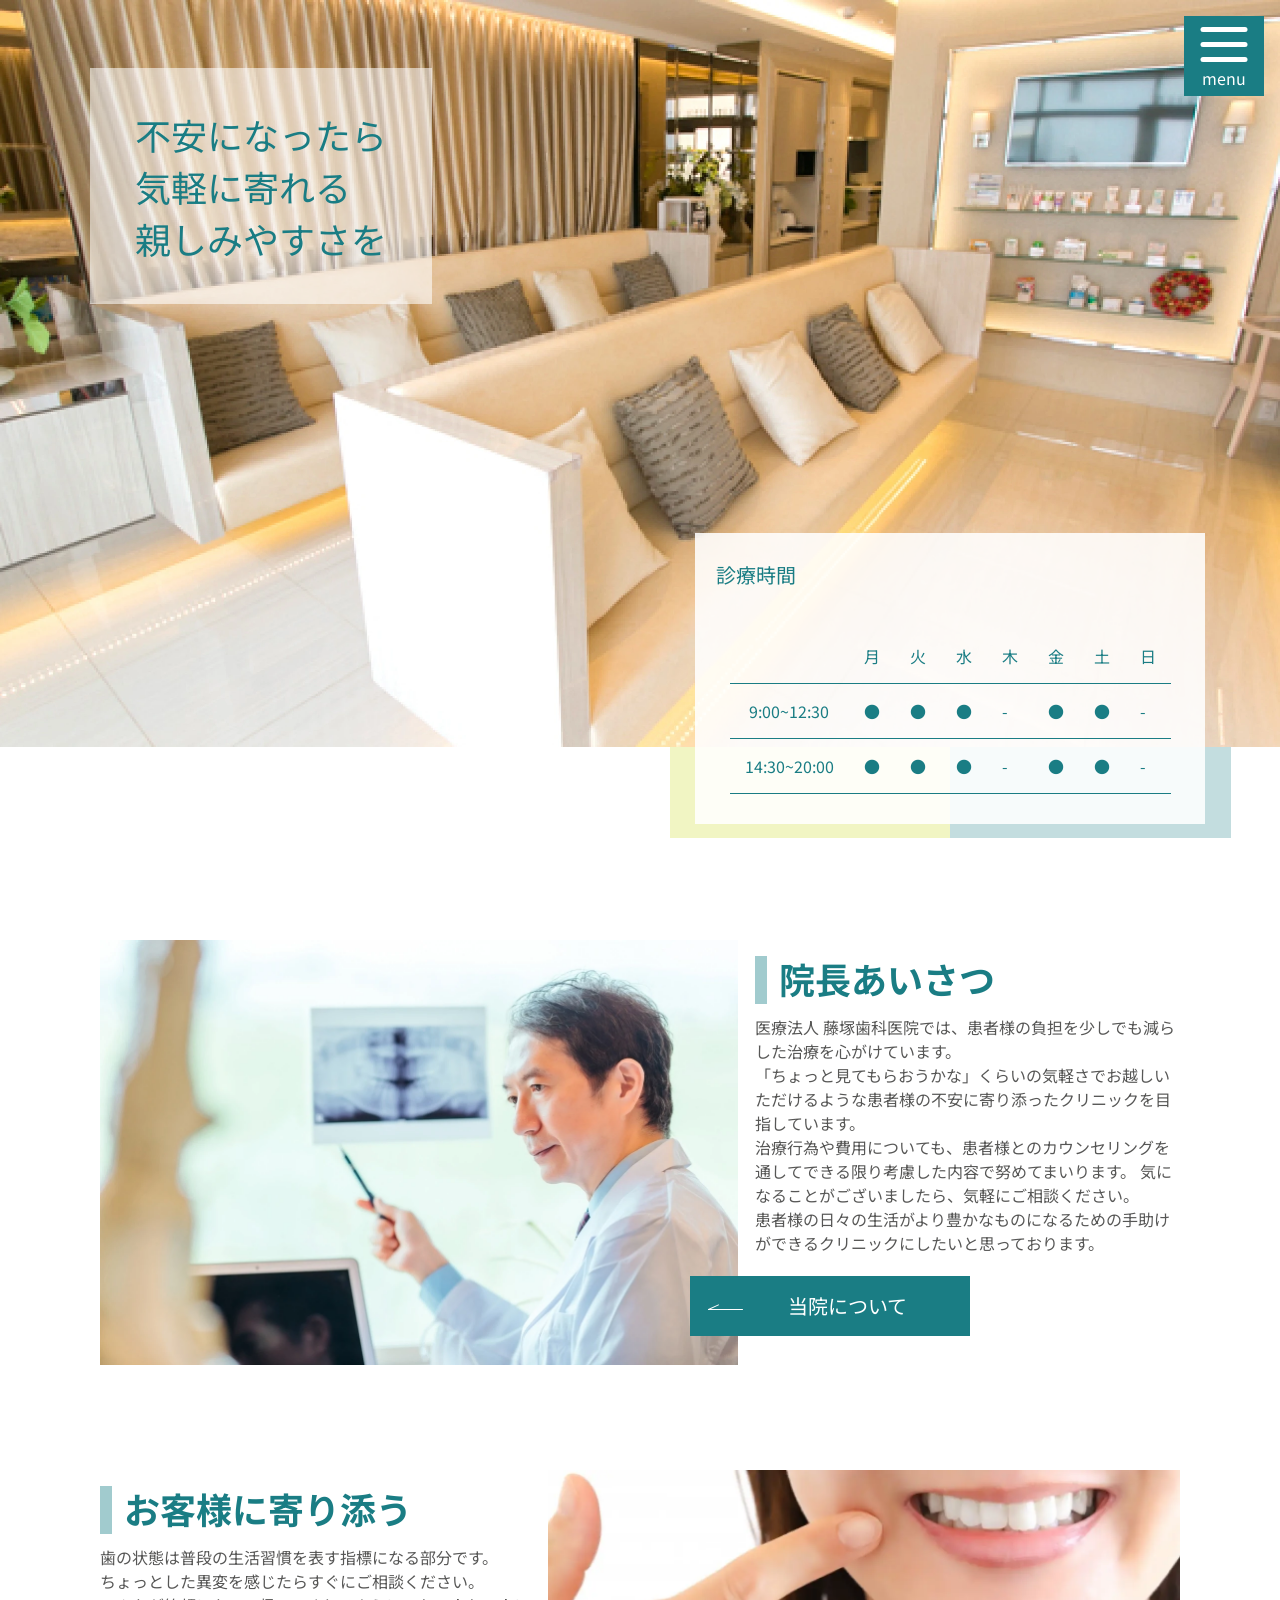
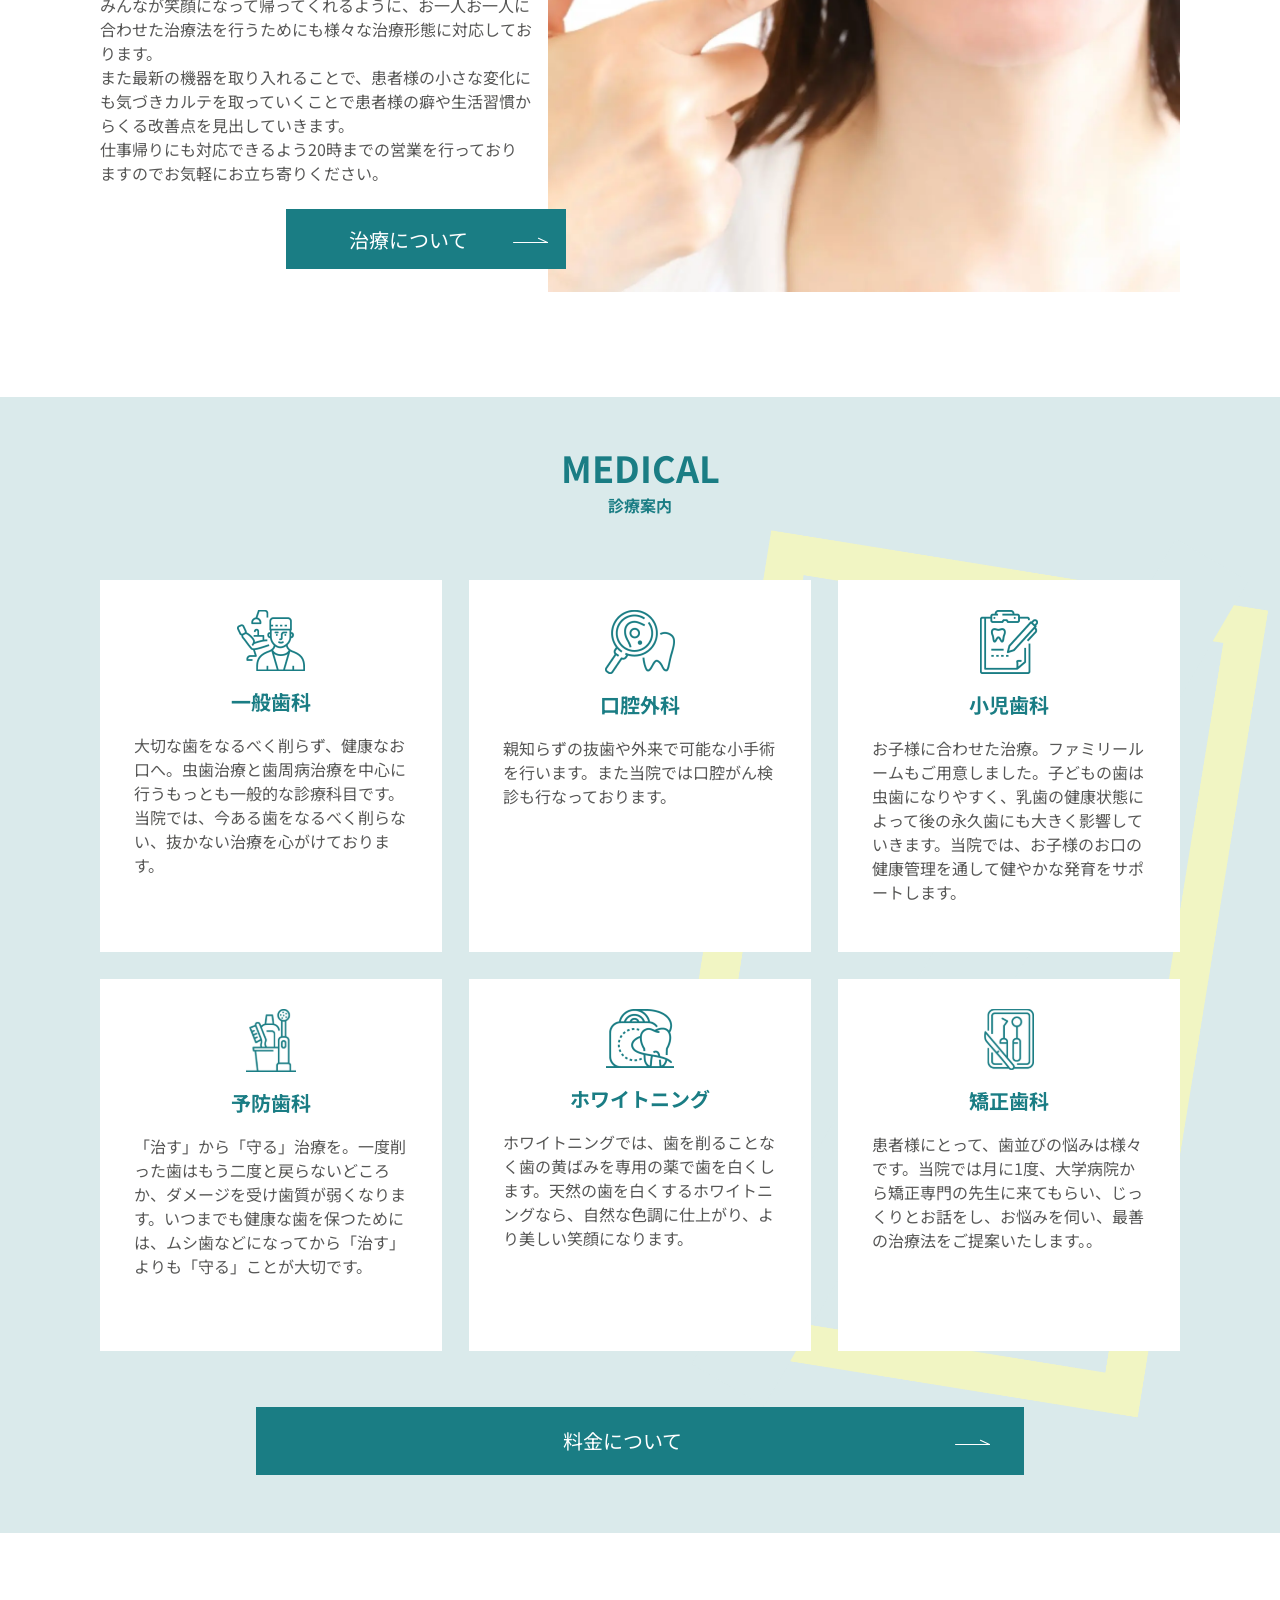
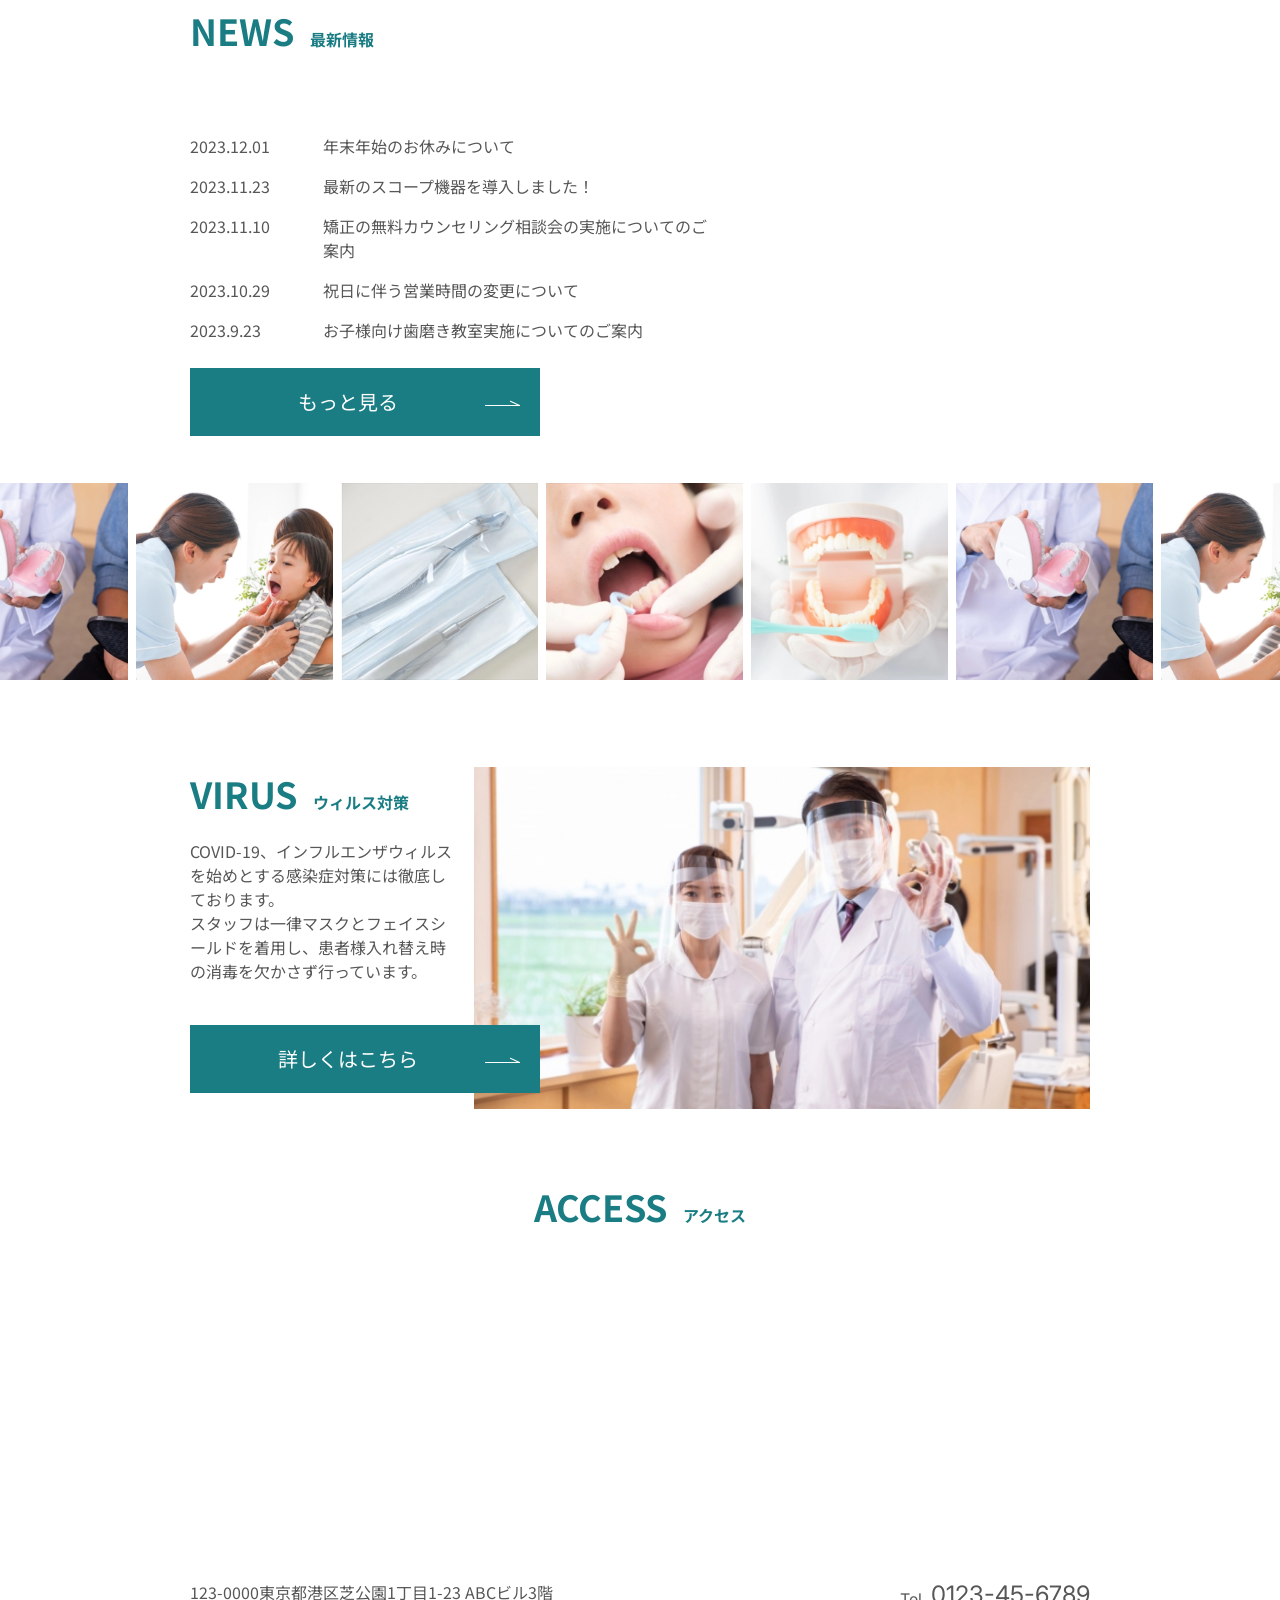
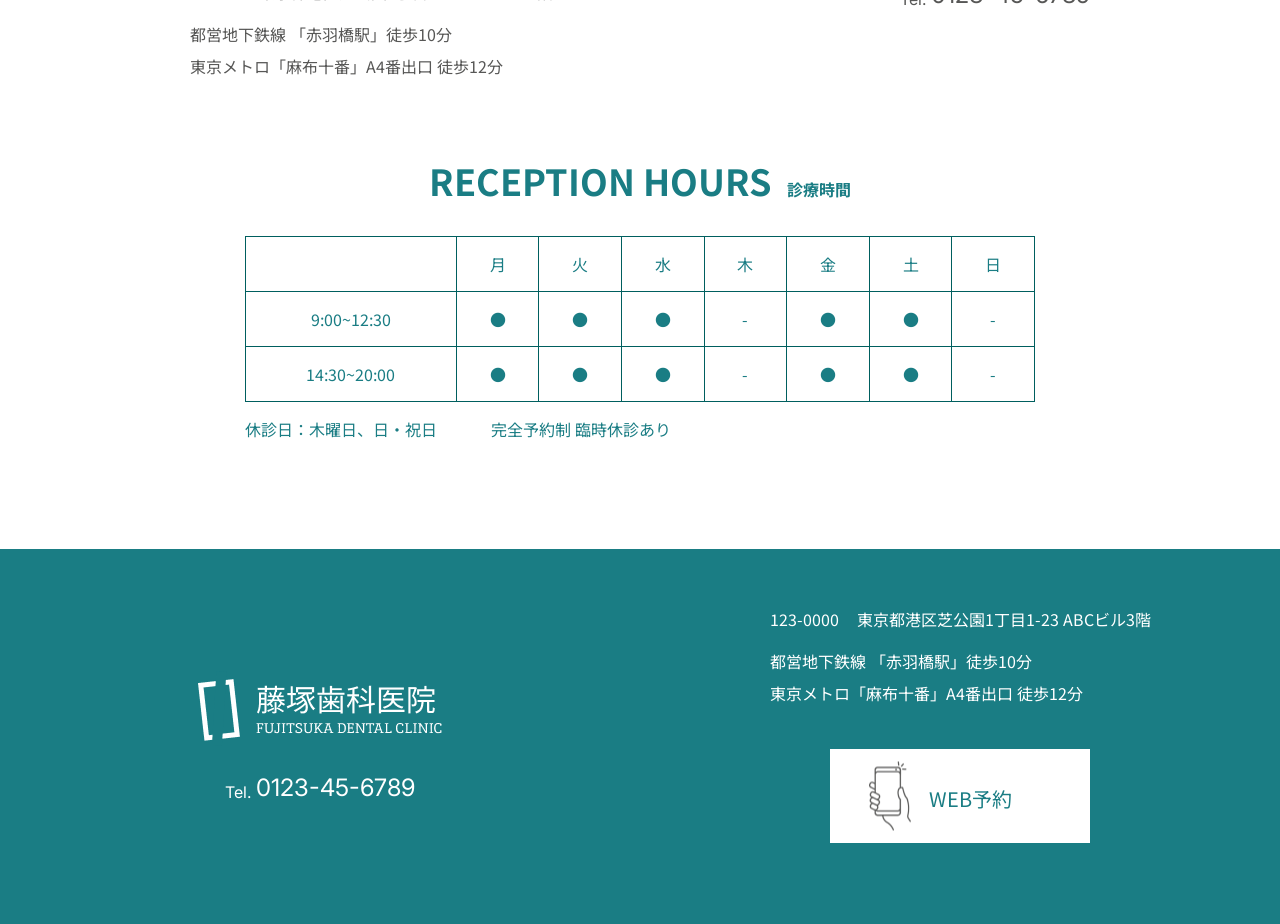
==== ※dental_clinic/index.html @ 14b915c6 "test01" ====
<!DOCTYPE html>
<html lang="en">
<head>
    <meta charset="UTF-8">
    <meta name="viewport" content="width=device-width, initial-scale=1.0">
    <meta
        name="description"
        content="藤塚歯科医院は、親子で通えるやさしい歯医者さん。痛みの少ない治療と丁寧な説明で、初めての方も安心してご来院いただけます。">
    <meta name="keywords" content="藤塚歯科医院, 歯医者, 一般歯科, 小児歯科, 予防歯科, 定期検診, インプラント, ホワイトニング, 採用情報">

    <!-- OGP SNSシェア時に重要なmeta-->
    <meta property="og:title" content="藤塚歯科医院｜東京都港区のやさしい歯医者さん">
    <meta
    property="og:description"
    content="東京都港区の藤塚歯科医院は、一般歯科・小児歯科・予防歯科に対応。痛みの少ない治療と丁寧な説明で、地域の皆さまに安心を届けます。">
    <meta property="og:image" content="">
    <meta property="og:url" content="https://aiko-lab.com/fujitsuka-dental">
    <meta property="og:type" content="website">
    <meta property="og:site_name" content="藤塚歯科医院">

    <link rel="stylesheet" href="css/ress.css">
    <link rel="stylesheet" href="css/slick.css">
    <link rel="stylesheet" href="css/slick-theme.css">
    <link rel="stylesheet" href="css/style.css">

    <!-- googleフォント -->
    <!-- パフォーマンス最適化 -->
    <link rel="preconnect" href="https://fonts.googleapis.com">
    <link rel="preconnect" href="https://fonts.gstatic.com" crossorigin>
    <!-- フォント読み込み(Noto+Sans+JP/Inter/Inria+Serif) -->
<link href="https://fonts.googleapis.com/css2?family=Inria+Serif:ital,wght@0,300;0,400;0,700;1,300;1,400;1,700&family=Inter:ital,opsz,wght@0,14..32,100..900;1,14..32,100..900&family=Noto+Sans+JP:wght@100..900&display=swap" rel="stylesheet">
    <!-- js -->
    <script defer src="https://code.jquery.com/jquery-3.7.1.min.js"></script>
    <script defer src="js/jquery.inview.min.js"></script>
    <script defer src="js/slick.min.js"></script>
    <script defer src="js/index.js"></script>



    <title>藤塚歯科医院</title>
</head>
<body>
<header class="header">
    <section class="header__wrapper">
        <!-- 左部分（メイン） -->
        <section class="header__left">
            <h1 class="heading__h1">
                <a href="#"><picture>
                <source media="(min-width: 768px)" srcset="img/rogo.png">
                <img src="img/rogo-sp.png"alt="藤塚歯科医院ロゴ">
                </picture></a>

            </h1>
            <p id="sharedText" class="nav__overlay">
                <span>不安になったら</span>
                <span>気軽に寄れる</span>
                <span>親しみやすさを</span>
            </p>
            <div class="button">
                <div class="button-wrapper button--reserve">
                    <a href="#" class="button--reserve__text" data-icon="reserve">WEB予約</a>
                </div>
                <div class="button-wrapper button--tel">
                    <a href="tel:0123456789" class="button--tel__text">
                        <span class="button--label">お電話の予約はこちら</span>
                        <span class="button--tel__number">
                            <span class="button--tel-prefix">Tel.</span>
                            <span class="button--number">0123-45-6789</span>
                        </span>
                    </a>
                </div>
            </div>
        </section>
        <!-- 右部分(nav) -->
        <div class="header__right">
            <nav class="nav__contents">
                <ul class="nav__list">
                    <li class="nav__item"><a href="#">
                        <span class="nav__label--en">HOME</span>
                        <span class="nav__label--jp">ホーム</span>
                    </a></li>
                    <li class="nav__item"><a href="#doctor">
                        <span class="nav__label--en">DOCTOR</span>
                        <span class="nav__label--jp">医師紹介</span>
                    </a></li>
                    <li class="nav__item"><a href="#clinic">
                        <span class="nav__label--en">CLINIC</span>
                        <span class="nav__label--jp">当院について</span>
                    </a></li>
                    <li class="nav__item"><a href="#medical">
                        <span class="nav__label--en">MEDICAL</span>
                        <span class="nav__label--jp">診療案内</span>
                    </a></li>
                    <li class="nav__item"><a href="#access">
                        <span class="nav__label--en">ACCESS</span>
                        <span class="nav__label--jp">アクセス</span>
                    </a></li>
                </ul>
            </nav>
        </div>
    </section>    
    <!-- ハンバーガーメニューアイコン -->
    <div class="hamburger">
        <span></span>
        <p class="hamburger__text">menu</p>
    </div>
</header>

<main>
    <!-- mv -->
    <div id="mv" class="mv">

        <!-- mv -->
        <div class="overlay__img">
            <!-- mv-slider -->
            <div class="mv__slider">
                <div class="mv-img">
                    <picture>
                    <source media="(min-width: 768px)" srcset="img/kv-slider01.webp">
                    <img src="img/sp/kv-slider01sp.webp" alt="藤塚歯科医院の施術風景1">
                    </picture>
                </div>
                <div class="mv-img">
                    <picture>
                    <source media="(min-width: 768px)" srcset="img/kv-slider02.webp">
                    <img src="img/sp/kv-slider02sp.webp" alt="藤塚歯科医院の施術風景2">
                    </picture>
                </div>
                <div class="mv-img">
                    <picture>
                    <source media="(min-width: 768px)" srcset="img/kv-slider03.webp">
                    <img src="img/sp/kv-slider03sp.webp" alt="藤塚歯科医院の施術風景3">
                    </picture>
                </div>
            </div> 
            <!-- キャッチコピー (jsにてコピー)　-->
            <p id="copiedText" class="mv__overlay mv__catch">
            </p>

            <!-- 診療時間table-->
        </div>
        <div class="mv__overlay mv__hours">
            <div id="hours-original" class="hours__table-wrapper">
                <div class="hours__table-label">診療時間</div>
                <table class="hours__table hours__table--bordered">
                    <thead class="hours__table-head">
                        <tr class="hours__table-row">
                            <th class="hours__table-header"></th>
                            <th class="hours__table-header">月</th>
                            <th class="hours__table-header">火</th>
                            <th class="hours__table-header">水</th>
                            <th class="hours__table-header">木</th>
                            <th class="hours__table-header">金</th>
                            <th class="hours__table-header">土</th>
                            <th class="hours__table-header">日</th>
                        </tr>
                    </thead>
                    <tbody>
                        <tr class="hours__table-row">
                            <th class="hours__table-header">9:00<br class="break">~12:30</th>
                            <td class="hours__table-cell">●</td>
                            <td class="hours__table-cell">●</td>
                            <td class="hours__table-cell">●</td>
                            <td class="hours__table-cell">-</td>
                            <td class="hours__table-cell">●</td>
                            <td class="hours__table-cell">●</td>
                            <td class="hours__table-cell">-</td>
                        </tr>
                        <tr class="hours__table-row">
                            <th class="hours__table-header">14:30<br class="break">~20:00</th>
                            <td class="hours__table-cell">●</td>
                            <td class="hours__table-cell">●</td>
                            <td class="hours__table-cell">●</td>
                            <td class="hours__table-cell">-</td>
                            <td class="hours__table-cell">●</td>
                            <td class="hours__table-cell">●</td>
                            <td class="hours__table-cell">-</td>
                        </tr>
                    </tbody>
                </table>
            </div>
        </div>

        

    </div>

    <!-- doctor section -->
    <section id="doctor" class="doctor wrapper wrapper1080 js-fadeup">
        <div class="doctor__text-area">
            <h2 class="header__h2 doctor__header">院長あいさつ</h2>
            <p class="doctor__text">医療法人 藤塚歯科医院では、患者様の負担を少しでも減らした治療を心がけています。<br>
            「ちょっと見てもらおうかな」くらいの気軽さでお越しいただけるような患者様の不安に寄り添ったクリニックを目指しています。<br>
            治療行為や費用についても、患者様とのカウンセリングを通してできる限り考慮した内容で努めてまいります。
            気になることがございましたら、気軽にご相談ください。<br>
            患者様の日々の生活がより豊かなものになるための手助けができるクリニックにしたいと思っております。</p>

    <!-- doctorリンクボタン -->
        <a href="#" class="btn-doctor">
            <span class="arrow arrow-doctor"></span>
            <span class="btn-doctor__text btn-text">当院について</span>
        </a>

        </div>
        <div class="doctor__img-area">    
            <div class="doctor__img">
                <img src="img/greeting.webp" alt="医師の診察風景">
            </div>
        </div>


    </section>

    <!-- clinic section -->
    <section id="clinic" class="clinic wrapper wrapper1080 js-fadeup">
        <div class="clinic__text-area">
            <h2 class="header__h2 clinic__header">お客様に寄り添う</h2>
            <p class="clinic__text">歯の状態は普段の生活習慣を表す指標になる部分です。<br>ちょっとした異変を感じたらすぐにご相談ください。<br>
            みんなが笑顔になって帰ってくれるように、お一人お一人に合わせた治療法を行うためにも様々な治療形態に対応しております。<br>また最新の機器を取り入れることで、患者様の小さな変化にも気づきカルテを取っていくことで患者様の癖や生活習慣からくる改善点を見出していきます。<br>仕事帰りにも対応できるよう20時までの営業を行っておりますのでお気軽にお立ち寄りください。</p>
    <!-- clinicリンクボタン -->
        <a href="#" class="btn-clinic">
            
            <span class="btn-clinic__text btn-text">治療について</span>
            <span class="arrow arrow-clinic"></span>
        </a>

        </div>
        <div class="clinic__img-area">    
            <div class="clinic__img">
                <img src="img/cuddle.webp" alt="歯を見せている女性">
            </div>
        </div>

    </section>

    <!-- medical section -->
    <section id="medical" class="medical wrapper js-fadeup">
        <div class="medical__h2-area">
            <div class="medical__h2-inner">
                <h2 class="header__h2 medical__header">MEDICAL
                    <span class="header--jp">診療案内</span>
                </h2>
            </div>
        </div>
        <div class="medical-grid">
            <ul class="medical-grid__list">
                <li class="medical-grid__item">
                    <div class="medical-grid__img">
                        <h3 class="header__h3">一般歯科</h3>
                        <div class="medical__img">
                            <img src="img/general-dentistry.png" alt="歯科イラスト1">
                        </div>
                    </div>
                    <div class="medical-grid__text">大切な歯をなるべく削らず、健康なお口へ。虫歯治療と歯周病治療を中心に行うもっとも一般的な診療科目です。<br>当院では、今ある歯をなるべく削らない、抜かない治療を心がけております。</div>
                </li>                
                <li class="medical-grid__item">
                    <div class="medical-grid__img">
                        <h3 class="header__h3">口腔外科</h3>
                        <div class="medical__img">
                            <img src="img/oral-surgery .png" alt="歯科イラスト2">
                        </div>
                    </div>
                    <div class="medical-grid__text">親知らずの抜歯や外来で可能な小手術を行います。また当院では口腔がん検診も行なっております。</div>
                </li>                
                <li class="medical-grid__item">
                    <div class="medical-grid__img">
                        <h3 class="header__h3">小児歯科</h3>
                        <div class="medical__img">
                            <img src="img/pediatric-dentistry.png" alt="歯科イラスト3">
                        </div>
                    </div>
                    <div class="medical-grid__text">お子様に合わせた治療。ファミリールームもご用意しました。子どもの歯は虫歯になりやすく、乳歯の健康状態によって後の永久歯にも大きく影響していきます。当院では、お子様のお口の健康管理を通して健やかな発育をサポートします。
</div>
                </li>                
                <li class="medical-grid__item">
                    <div class="medical-grid__img">
                        <h3 class="header__h3">予防歯科</h3>
                        <div class="medical__img">
                            <img src="img/preventive-dentistry.png" alt="歯科イラスト4">
                        </div>
                    </div>
                    <div class="medical-grid__text">「治す」から「守る」治療を。一度削った歯はもう二度と戻らないどころか、ダメージを受け歯質が弱くなります。いつまでも健康な歯を保つためには、ムシ歯などになってから「治す」よりも「守る」ことが大切です。</div>
                </li>                
                <li class="medical-grid__item">
                    <div class="medical-grid__img">
                        <h3 class="header__h3"><span class="break-word">ホワイト</span><span class="break-word">ニング</span></h3>

                        <div class="medical__img">
                            <img src="img/whitening.png" alt="歯科イラスト5">
                        </div>
                    </div>
                    <div class="medical-grid__text">ホワイトニングでは、歯を削ることなく歯の黄ばみを専用の薬で歯を白くします。天然の歯を白くするホワイトニングなら、自然な色調に仕上がり、より美しい笑顔になります。</div>
                </li>                
                <li class="medical-grid__item">
                    <div class="medical-grid__img">
                        <h3 class="header__h3">矯正歯科</h3>
                        <div class="medical__img">
                            <img src="img/orthodontics.png" alt="歯科イラスト6">
                        </div>
                    </div>
                    <div class="medical-grid__text">患者様にとって、歯並びの悩みは様々です。当院では月に1度、大学病院から矯正専門の先生に来てもらい、じっくりとお話をし、お悩みを伺い、最善の治療法をご提案いたします。。</div>
                </li>                

            </ul>
        </div>

    <!-- medicalリンクボタン -->
        <div class="medical__btn-area">
            <a href="#" class="btn-medical">
                <span class="btn-medical__text btn-text">料金について</span>
                <span class="arrow arrow-medical"></span>
            </a>
        </div>
    </section>

    <!-- news section -->
    <section id="news" class="news__section js-fadeup">
        <div class="news wrapper wrapper900">
            <div class="news__h2-inner">
                <h2 class="header__h2 news-header">NEWS
                <span class="header--jp">最新情報</span>
                </h2>
            </div>
            <div class="news__right">
                <ul class="news-list">
                    <li class="news-item">
                        <a class="news__link" href="#">
                            <time datetime="2023-12-01" class="news-date">2023.12.01</time> 
                            <p class="news__text">年末年始のお休みについて</p>
                        </a>
                    </li>
                    <li class="news-item">
                        <a class="news__link" href="#">
                            <time datetime="2023-11-23" class="news-date">2023.11.23</time> 
                            <p class="news__text">最新のスコープ機器を導入しました！</p>
                        </a>
                    </li>
                    <li class="news-item">
                        <a class="news__link" href="#">
                            <time datetime="2023-11-10" class="news-date">2023.11.10</time> 
                            <p class="news__text">矯正の無料カウンセリング相談会の実施についてのご案内</p>
                        </a>
                    </li>
                    <li class="news-item">
                        <a class="news__link" href="#">
                            <time datetime="2023-10-29" class="news-date">2023.10.29</time> 
                            <p class="news__text">祝日に伴う営業時間の変更について</p>
                        </a>
                    </li>
                    <li class="news-item">
                        <a class="news__link" href="#">
                            <time datetime="2023-09-23" class="news-date">2023.9.23</time> 
                            <p class="news__text">お子様向け歯磨き教室実施についてのご案内</p>
                        </a>
                    </li>
                </ul>
            </div>

            <!-- newsリンクボタン -->
            <a href="#" class="btn-news">
                <span class="btn-news__text btn-text">もっと見る</span>
                <span class="arrow arrow-news"></span>
            </a>

        </div>    
        <div class="slider__contents">
            <ul class="news__slider">
                <li>
                    <div class="slider__img">
                        <img src="img/slider01.webp" alt="ニュース画像">
                    </div>
                </li>
                <li>
                    <div class="slider__img">
                        <img src="img/slider02.webp" alt="ニュース画像">
                    </div>
                </li>
                <li>
                    <div class="slider__img">
                        <img src="img/slider03.webp" alt="ニュース画像">
                    </div>
                </li>
                <li>
                    <div class="slider__img">
                        <img src="img/slider04.webp" alt="ニュース画像">
                    </div>
                </li>
                <li>
                    <div class="slider__img">
                        <img src="img/slider05.webp" alt="ニュース画像">
                    </div>
                </li>
                <li>
                    <div class="slider__img">
                        <img src="img/slider01.webp" alt="ニュース画像">
                    </div>
                </li>
                <li>
                    <div class="slider__img">
                        <img src="img/slider02.webp" alt="ニュース画像">
                    </div>
                </li>
                <li>
                    <div class="slider__img">
                        <img src="img/slider03.webp" alt="ニュース画像">
                    </div>
                </li>
                <li>
                    <div class="slider__img">
                        <img src="img/slider04.webp" alt="ニュース画像">
                    </div>
                </li>
                <li>
                    <div class="slider__img">
                        <img src="img/slider05.webp" alt="ニュース画像">
                    </div>
                </li>

            </ul>
        </div>

    </section>

    <!-- virus section -->
    <section id="virus" class="virus wrapper wrapper900 js-fadeup">
        <div class="virus__left">
            <div class="virus__h2-inner">
                <h2 class="header__h2 virus-header">VIRUS
                <span class="header--jp">ウィルス対策</span>
                </h2>
            </div>
            <p class="virus__text">
                COVID-19、インフルエンザウィルスを始めとする感染症対策には徹底しております。<br>スタッフは一律マスクとフェイスシールドを着用し、患者様入れ替え時の消毒を欠かさず行っています。
            </p>
            <!-- virusリンクボタン -->
            <a href="#" class="btn-virus">
                <span class="btn-virus__text btn-text">詳しくはこちら</span>
                <span class="arrow arrow-virus"></span>
            </a>

        </div>
        <div class="virus__right">
            <div class="virus__img">
                <img src="img/virus.webp" alt="ウイルス対策画像">
            </div>
        </div>
    </section>

    <!-- access section -->
    <section id="access" class="access wrapper wrapper900 js-fadeup">
        <div class="access__h2-inner">
            <h2 class="header__h2 access-header">ACCESS
            <span class="header--jp">アクセス</span>
            </h2>
        </div>
        <div class="map">
            <iframe src="https://www.google.com/maps/embed?pb=!1m18!1m12!1m3!1d3241.6892134192117!2d139.752061!3d35.660028!2m3!1f0!2f0!3f0!3m2!1i1024!2i768!4f13.1!3m3!1m2!1s0x60188bbf8411b53d%3A0x67f6cec1e144299a!2z44CSMTA1LTAwMTEg5p2x5Lqs6YO95riv5Yy66Iqd5YWs5ZyS77yR5LiB55uu77yR4oiS77yR!5e0!3m2!1sja!2sjp!4v1759925955242!5m2!1sja!2sjp" style="border:0;" allowfullscreen="" loading="lazy" referrerpolicy="no-referrer-when-downgrade" class="map__img"></iframe>
        </div>
        <div class="acccess__list">
            <div class="access__item">
                <div class="access__address">
                    <p class="access__address--post">123-0000</p>
                    <p class="access__address--p">東京都港区芝公園1丁目1-23 ABCビル3階</p>
                </div>
                <div class="access__train">
                    <p class="access__train--top">都営地下鉄線 「赤羽橋駅」徒歩10分</p>
                    <p>東京メトロ「麻布十番」A4番出口 徒歩12分</p>
                </div>
            </div>
            <div class="map-button button-wrapper button--tel">
                <a href="tel:0123456789" class="button--tel__text">
                    <span class="button--tel__number">
                        <span class="button--tel-prefix">Tel.</span>
                        <span class="button--number">0123-45-6789</span>
                    </span>
                </a>
            </div>
        </div>
    </section>

    <!-- reception section -->
    <section id="reception" class="reception wrapper js-fadeup">
        <div class="reception__h2-inner">
            <h2 class="header__h2 reception-header">RECEPTION HOURS
            <span class="header--jp">診療時間</span>
            </h2>
        </div>
            <!-- 診療時間テーブル -->
        <div id="hours-in-visual"></div>
        <div class="reception__footer">
            <p class="reception__closed">休診日：木曜日、日・祝日</p>
            <p class="reception__reserve">完全予約制  臨時休診あり</p>
        </div>




    </section>

</main>
<footer class="footer">
    <section class="footer__wrapper">
        <section class="footer__left">
            <h1 class="heading__h1 footer__h1">
                <a href="#">
                    <img src="img/rogo.png"alt="藤塚歯科医院ロゴ">
                </a>
            </h1>
            <div class="footer-button button--tel">
                <a href="tel:0123456789" class="footer-button__text">
                    <span class="button--tel__number">
                        <span class="button--tel-prefix">Tel.</span>
                        <span class="button--number">0123-45-6789</span>
                    </span>
                </a>
            </div>
        </section>
        <div class="footer__right">
                <div class="access__item">
                    <div class="access__address">
                        <p class="access__address--post">123-0000</p>
                        <p class="access__address--p">東京都港区芝公園1丁目1-23 ABCビル3階</p>
                    </div>
                    <div class="access__train">
                        <p class="access__train--top">都営地下鉄線 「赤羽橋駅」徒歩10分</p>
                        <p>東京メトロ「麻布十番」A4番出口 徒歩12分</p>
                    </div>
                </div>
                <div class="button-wrapper button--reserve">
                    <a href="#" class="button--reserve__text" data-icon="reserve">WEB予約</a>
                </div>

        </div>
    </section>


</footer>
<!-- topへ戻るボタン -->
<div id="pageTop">
    <a href="#" class="back-to-top" aria-label="ページトップへ戻る">
        <span class="arrow-top" aria-hidden="true"></span>
    </a>
</div>


</body>
</html>
---- ※dental_clinic/css/ress.css ----
/* resset.dev • v5.0.2 */

/* # =================================================================
   # Global selectors
   # ================================================================= */

html {
  box-sizing: border-box;
  -webkit-text-size-adjust: 100%; /* Prevent adjustments of font size after orientation changes in iOS */
  word-break: normal;
  -moz-tab-size: 4;
  tab-size: 4;
}

*,
::before,
::after {
  background-repeat: no-repeat; /* Set `background-repeat: no-repeat` to all elements and pseudo elements */
  /* box-sizing: inherit; */
}

::before,
::after {
  text-decoration: inherit; /* Inherit text-decoration and vertical align to ::before and ::after pseudo elements */
  vertical-align: inherit;
}

* {
  padding: 0; /* Reset `padding` and `margin` of all elements */
  margin: 0;
}

/* # =================================================================
   # General elements
   # ================================================================= */

hr {
  overflow: visible; /* Show the overflow in Edge and IE */
  height: 0; /* Add the correct box sizing in Firefox */
  color: inherit; /* Correct border color in Firefox. */
}

details,
main {
  display: block; /* Render the `main` element consistently in IE. */
}

summary {
  display: list-item; /* Add the correct display in all browsers */
}

small {
  font-size: 80%; /* Set font-size to 80% in `small` elements */
}

[hidden] {
  display: none; /* Add the correct display in IE */
}

abbr[title] {
  border-bottom: none; /* Remove the bottom border in Chrome 57 */
  /* Add the correct text decoration in Chrome, Edge, IE, Opera, and Safari */
  text-decoration: underline;
  text-decoration: underline dotted;
}

a {
  background-color: transparent; /* Remove the gray background on active links in IE 10 */
}

a:active,
a:hover {
  outline-width: 0; /* Remove the outline when hovering in all browsers */
}

code,
kbd,
pre,
samp {
  font-family: monospace, monospace; /* Specify the font family of code elements */
}

pre {
  font-size: 1em; /* Correct the odd `em` font sizing in all browsers */
}

b,
strong {
  font-weight: bolder; /* Add the correct font weight in Chrome, Edge, and Safari */
}

/* https://gist.github.com/unruthless/413930 */
sub,
sup {
  font-size: 75%;
  line-height: 0;
  position: relative;
  vertical-align: baseline;
}

sub {
  bottom: -0.25em;
}

sup {
  top: -0.5em;
}

table {
  border-color: inherit; /* Correct border color in all Chrome, Edge, and Safari. */
  text-indent: 0; /* Remove text indentation in Chrome, Edge, and Safari */
}

iframe {
  border-style: none;
}

/* # =================================================================
   # Forms
   # ================================================================= */

input {
  border-radius: 0;
}

[type='number']::-webkit-inner-spin-button,
[type='number']::-webkit-outer-spin-button {
  height: auto; /* Correct the cursor style of increment and decrement buttons in Chrome */
}

[type='search'] {
  -webkit-appearance: textfield; /* Correct the odd appearance in Chrome and Safari */
  outline-offset: -2px; /* Correct the outline style in Safari */
}

[type='search']::-webkit-search-decoration {
  -webkit-appearance: none; /* Remove the inner padding in Chrome and Safari on macOS */
}

textarea {
  overflow: auto; /* Internet Explorer 11+ */
  resize: vertical; /* Specify textarea resizability */
}

button,
input,
optgroup,
select,
textarea {
  font: inherit; /* Specify font inheritance of form elements */
}

optgroup {
  font-weight: bold; /* Restore the font weight unset by the previous rule */
}

button {
  overflow: visible; /* Address `overflow` set to `hidden` in IE 8/9/10/11 */
}

button,
select {
  text-transform: none; /* Firefox 40+, Internet Explorer 11- */
}

/* Apply cursor pointer to button elements */
button,
[type='button'],
[type='reset'],
[type='submit'],
[role='button'] {
  cursor: pointer;
}

/* Remove inner padding and border in Firefox 4+ */
button::-moz-focus-inner,
[type='button']::-moz-focus-inner,
[type='reset']::-moz-focus-inner,
[type='submit']::-moz-focus-inner {
  border-style: none;
  padding: 0;
}

/* Replace focus style removed in the border reset above */
button:-moz-focusring,
[type='button']::-moz-focus-inner,
[type='reset']::-moz-focus-inner,
[type='submit']::-moz-focus-inner {
  outline: 1px dotted ButtonText;
}

button,
html [type='button'], /* Prevent a WebKit bug where (2) destroys native `audio` and `video`controls in Android 4 */
[type='reset'],
[type='submit'] {
  -webkit-appearance: button; /* Correct the inability to style clickable types in iOS */
}

/* Remove the default button styling in all browsers */
button,
input,
select,
textarea {
  background-color: transparent;
  border-style: none;
}

a:focus,
button:focus,
input:focus,
select:focus,
textarea:focus {
  outline-width: 0;
}

/* Style select like a standard input */
select {
  -moz-appearance: none; /* Firefox 36+ */
  -webkit-appearance: none; /* Chrome 41+ */
}

select::-ms-expand {
  display: none; /* Internet Explorer 11+ */
}

select::-ms-value {
  color: currentColor; /* Internet Explorer 11+ */
}

legend {
  border: 0; /* Correct `color` not being inherited in IE 8/9/10/11 */
  color: inherit; /* Correct the color inheritance from `fieldset` elements in IE */
  display: table; /* Correct the text wrapping in Edge and IE */
  max-width: 100%; /* Correct the text wrapping in Edge and IE */
  white-space: normal; /* Correct the text wrapping in Edge and IE */
  max-width: 100%; /* Correct the text wrapping in Edge 18- and IE */
}

::-webkit-file-upload-button {
  /* Correct the inability to style clickable types in iOS and Safari */
  -webkit-appearance: button;
  color: inherit;
  font: inherit; /* Change font properties to `inherit` in Chrome and Safari */
}

/* Replace pointer cursor in disabled elements */
[disabled] {
  cursor: default;
}

/* # =================================================================
   # Specify media element style
   # ================================================================= */

img {
  border-style: none; /* Remove border when inside `a` element in IE 8/9/10 */
}

/* Add the correct vertical alignment in Chrome, Firefox, and Opera */
progress {
  vertical-align: baseline;
}

/* # =================================================================
   # Accessibility
   # ================================================================= */

/* Specify the progress cursor of updating elements */
[aria-busy='true'] {
  cursor: progress;
}

/* Specify the pointer cursor of trigger elements */
[aria-controls] {
  cursor: pointer;
}

/* Specify the unstyled cursor of disabled, not-editable, or otherwise inoperable elements */
[aria-disabled='true'] {
  cursor: default;
}
/* ------------------------------------------------------ */

a,p,img,article,aside,hgroup,header,footer,main,nav,figure,span,button,h1,h2,h3{
display: block;
}
img{
    width: 100%;
    border: none;
    height: auto;
}
a {
  color: inherit; 
  text-decoration: none; 
  cursor: pointer; 
}
ul,li{
  list-style: none;
}
table {
  border-spacing: 0;
  border-collapse: collapse;
}
---- ※dental_clinic/css/style.css ----
@charset "UTF-8";
/* -----------------------------------------*/
/* -----------------------------------------*/
/* -----------------------------------------*/
/* -----------------------------------------*/
/* -----------------------------------------*/
/*header.scss
/* -----------------------------------------*/
.header__wrapper.open {
  opacity: 1;
  transform: translateX(0);
}

.header__wrapper {
  opacity: 0;
  transform: translateX(100%);
  transition: transform 0.5s ease, opacity 0.5s ease;
  display: flex;
  align-items: center;
  justify-content: center;
  width: 100%;
  height: 100vh;
  position: fixed;
  top: 0;
  left: 0;
  z-index: 100;
}
@media (max-width: 768px) {
  .header__wrapper {
    flex-direction: column-reverse;
    background-color: #A1CBCE;
  }
}

.header__left,
.header__right {
  height: 100vh;
  display: flex;
  align-items: center;
  flex-direction: column;
  justify-content: center;
}

/* -----------------------------------------*/
/*header__left
/* -----------------------------------------*/
.header__left {
  width: 52%;
  background-color: #1A7D84;
}
@media (max-width: 768px) {
  .header__left {
    width: 100%;
    background-color: inherit;
    flex-direction: column-reverse;
  }
}

.heading__h1 {
  margin-bottom: 6.7rem;
}

.nav__overlay span {
  color: #fff;
  font-size: 3.6rem;
}

.nav__overlay {
  margin-bottom: 7.2rem;
}
@media (max-width: 768px) {
  .nav__overlay {
    margin: 0;
    display: none;
  }
}

.button-wrapper {
  color: #1A7D84;
  width: 260px;
  background-color: #fff;
  text-align: center;
  font-size: 2rem;
}

.button--reserve {
  margin-bottom: 2.3rem;
}
@media (max-width: 768px) {
  .button--reserve {
    margin-bottom: 1.6rem;
  }
}

.button--reserve__text {
  position: relative;
  padding: 35px 0 30px 20px;
}
@media (max-width: 768px) {
  .button--reserve__text {
    padding: 13px 72px 13px 104px;
  }
}
.button--reserve__text::before {
  content: "";
  position: absolute;
  width: 42px;
  height: 69px;
  left: 15%;
  top: 50%;
  transform: translateY(-50%);
  background-size: contain;
  background-repeat: no-repeat;
}
@media (max-width: 768px) {
  .button--reserve__text::before {
    width: 25px;
    height: 41px;
    left: 20%;
  }
}
.button--reserve__text[data-icon=reserve]::before {
  background-image: url(../img/booking.png);
}

@media (max-width: 768px) {
  .button--tel {
    margin-bottom: 3rem;
  }
}

.button--tel__text {
  position: relative;
  padding: 17px 0 18px;
}
@media (max-width: 768px) {
  .button--tel__text {
    padding: 13px 0 14px;
  }
}

.button--tel__number {
  color: #575756;
  font-family: "Inter";
  font-size: 2.4rem;
  display: flex;
  align-items: flex-end;
  justify-content: center;
  gap: 5px;
}

.button--tel-prefix {
  font-size: 1.6rem;
}

.button--label {
  margin-bottom: 1.1rem;
}

/* -----------------------------------------*/
/*header__right
/* -----------------------------------------*/
.header__right {
  width: 48%;
  background-color: #fff;
}
@media (max-width: 768px) {
  .header__right {
    width: 100%;
    background-color: inherit;
    justify-content: flex-end;
  }
}

.nav__label--en {
  font-size: 3.6rem;
  font-family: "Inria Serif";
  color: #1A7D84;
}
@media (max-width: 768px) {
  .nav__label--en {
    font-size: 2rem;
    color: #fff;
  }
}

.nav__list {
  display: flex;
  flex-direction: column;
  gap: 10px;
}

/* ---------------- */
/* ハンバーガーメニュー */
/* ---------------- */
.hamburger {
  position: absolute;
  width: 80px;
  height: 80px;
  background-color: #1A7D84;
  z-index: 100;
  top: 1.6rem;
  right: 1.6rem;
  color: #fff;
}
@media (max-width: 768px) {
  .hamburger {
    width: 56px;
    height: 56px;
    top: 0;
    right: 0;
  }
}
.hamburger span {
  position: absolute;
  top: 2.6rem;
  left: 50%;
  transform: translateX(-50%);
  width: 4.7rem;
  height: 0.5rem;
  background: #fff;
  border-radius: 5px;
  transition: 0.5s;
}
@media (max-width: 768px) {
  .hamburger span {
    top: 1.8rem;
    width: 3.29rem;
    height: 0.3rem;
  }
}
.hamburger span::before, .hamburger span::after {
  content: "";
  position: absolute;
  transition: 0.5s;
  width: 100%;
  height: 0.5rem;
  background: #fff;
  border-radius: 5px;
}
@media (max-width: 768px) {
  .hamburger span::before, .hamburger span::after {
    height: 0.3rem;
  }
}
.hamburger span::before {
  top: -15px;
}
@media (max-width: 768px) {
  .hamburger span::before {
    top: -10px;
  }
}
.hamburger span::after {
  top: 15px;
}
@media (max-width: 768px) {
  .hamburger span::after {
    top: 10px;
  }
}

.open.hamburger span {
  background-color: #1A7D84;
}
.open.hamburger span::before {
  transform: rotate(45deg);
  top: 1px;
}
.open.hamburger span::after {
  transform: rotate(-45deg);
  top: 1px;
}

.nav__list {
  position: relative;
  top: 50%;
  transform: translateY(-50%);
  flex-direction: column;
  align-items: flex-start;
  gap: 1rem;
}
@media (max-width: 768px) {
  .nav__list {
    gap: 3rem;
  }
}

.hamburger__text {
  text-align: center;
  padding-top: 50px;
}
@media (max-width: 768px) {
  .hamburger__text {
    padding-top: 36px;
    font-size: 1.2rem;
  }
} /* -----------------------------------------*/
/*style.scss
/* -----------------------------------------*/
html {
  font-size: 10px;
}

body {
  font-family: "Noto Sans JP", sans-serif;
  font-weight: 400;
  font-style: normal;
  position: relative;
  overflow-x: hidden;
  scroll-behavior: smooth;
  font-size: 1.6em;
  color: #575756;
}
@media (max-width: 768px) {
  body {
    font-size: 1.4rem;
  }
}

.wrapper {
  margin: 0 auto;
}
@media (max-width: 1250px) {
  .wrapper {
    padding: 0 16px;
  }
}

.wrapper1080 {
  max-width: 1080px;
  margin-bottom: 105px;
}
@media (max-width: 768px) {
  .wrapper1080 {
    margin-bottom: 5.3rem;
  }
}

.wrapper900 {
  max-width: 900px;
}

@media (max-width: 768px) {
  .full-image-wrapper {
    position: relative;
    left: 50%;
    right: 50%;
    margin-left: -50vw;
    margin-right: -50vw;
    width: 100vw;
  }
}

.header__h2 {
  font-family: "Noto Sans JP", sans-serif;
  font-weight: 700;
  font-size: 3.6rem;
  color: #1A7D84;
  margin: 1.2rem 0 1.1rem;
  padding-left: 2.4rem;
  position: relative;
}
@media (max-width: 768px) {
  .header__h2 {
    font-size: 2rem;
    margin-bottom: 1.5rem;
    padding-left: 2.2rem;
  }
}
.header__h2::before {
  content: "";
  width: 1.2rem;
  height: 4.8rem;
  background-color: #A1CBCE;
  position: absolute;
  top: 0.4rem;
  left: 0;
}
@media (max-width: 768px) {
  .header__h2::before {
    height: 3.5rem;
    top: -2.5px;
  }
}

.medical .header__h2::before,
.virus .header__h2::before,
.news .header__h2::before,
.access .header__h2::before,
.reception .header__h2::before {
  display: none;
}

.header__h3 {
  font-size: 2rem;
  font-weight: 700;
  margin-bottom: 1.7rem;
  color: #1A7D84;
}

.btn-text {
  flex: 1;
  text-align: center;
}

/* ---------------------------------------- */
/*リンクボタン矢印*/
/* ---------------------------------------- */
.arrow {
  position: relative;
  display: inline-block;
  width: 35px;
  height: 1px;
  margin-top: 7px;
  border-radius: 9999px;
  background-color: #ffffff;
}
.arrow::before {
  content: "";
  position: absolute;
  top: calc(50% - 0.5px);
  right: 0;
  width: 10.9px;
  height: 1px;
  border-radius: 9999px;
  background-color: #ffffff;
  transform: rotate(25deg);
  transform-origin: calc(100% - 0.5px) 50%;
}

/* ---------------------------------------- */
/*フェードアップjs*/
/* ---------------------------------------- */
.js-fadeup {
  opacity: 0;
  transform: translateY(200px);
  transition: opacity 1s ease, transform 1s ease;
}

.js-fadeup.is-inview {
  opacity: 1;
  transform: translateY(0px);
  transition-delay: 0.5s;
}

/* -----------------------------------------*/
/* topへ戻るボタン */
/* -----------------------------------------*/
#pageTop {
  opacity: 0;
  pointer-events: none;
  position: fixed;
  bottom: 39%;
  right: 1.6rem;
  background-color: #fff;
  transition: opacity 0.5s ease-in-out;
  z-index: 1000;
  width: 50px;
  height: 50px;
  border-radius: 10%;
  border: 3px solid #A1CBCE;
}
#pageTop a {
  position: absolute;
  top: 50%;
  left: 50%;
  transform: translate(-50%, -50%);
}

#pageTop.show {
  pointer-events: auto; /* ← 表示されたらクリック可能に */
  opacity: 1;
}

.back-to-top {
  position: absolute;
  top: 50%;
  left: 50%;
  transform: translate(-50%, -50%);
}

.arrow-top {
  position: relative;
  display: inline-block;
  width: 3px;
  height: 31px;
  margin: 0 7.1px;
  border-radius: 9999px;
  background-color: #a1cbce;
}

.arrow-top::before,
.arrow-top::after {
  content: "";
  position: absolute;
  top: 0;
  left: calc(50% - 1.5px);
  width: 3px;
  height: 13px;
  border-radius: 9999px;
  background-color: #a1cbce;
  transform-origin: 50% 1.5px;
}

.arrow-top::before {
  transform: rotate(45deg);
}

.arrow-top::after {
  transform: rotate(-45deg);
}

/* =========================================*/
/*mv*/
/* =========================================*/
.mv {
  position: relative;
  margin-bottom: 18.6rem;
}

.overlay__img.slider {
  width: 100%;
  height: 100vh;
  position: relative;
  overflow: hidden;
  padding: 0;
}

.slider img {
  width: 100%;
  height: 100%;
  -o-object-fit: cover;
     object-fit: cover;
}

.mv-img {
  height: 100%;
}

.mv__overlay {
  color: #1A7D84;
  position: absolute;
}

.mv__catch {
  top: 9%;
  left: 7%;
  padding: 4rem 4.5rem;
  font-size: 3.6rem;
  background-color: rgba(255, 255, 255, 0.57);
}
@media (max-width: 768px) {
  .mv__catch {
    font-size: 2.4rem;
    top: 26%;
    left: 1.7rem;
    padding: 3.5rem 5rem 3.5rem 3.5rem;
  }
}

/* -----------------------------------------*/
/* 診療時間 */
/* -----------------------------------------*/
.mv__hours {
  bottom: -7rem;
  right: 11.7rem;
  width: 46.8rem;
}
@media (max-width: 768px) {
  .mv__hours {
    right: 0;
    left: 50%;
    transform: translateX(-50%);
    width: 85.6%;
    bottom: -155px;
  }
}

.hours__table-wrapper {
  padding: 2.7rem 2.1rem 3rem;
  width: 100%;
  background-color: rgba(255, 255, 255, 0.87);
  position: relative;
  margin: 0 auto;
}
@media (max-width: 768px) {
  .hours__table-wrapper {
    width: 85.7%;
    padding: 1.9rem 1.4rem 2rem;
  }
}
.hours__table-wrapper::before, .hours__table-wrapper::after {
  position: absolute;
  content: "";
  width: 55%;
  height: 9.3rem;
  bottom: -5%;
  z-index: -10;
}
.hours__table-wrapper::before {
  background-color: #F1F5C3;
  left: -5%;
}
.hours__table-wrapper::after {
  background-color: rgba(26, 125, 132, 0.26);
  right: -5%;
}

.hours__table-label {
  font-size: 2rem;
  margin-bottom: 4rem;
}
@media (max-width: 768px) {
  .hours__table-label {
    font-size: 1.6rem;
    margin-bottom: 2.7rem;
  }
}

.hours__table {
  width: 91%;
  box-sizing: border-box;
  margin: 0 auto;
}

.hours__table-header, .hours__table-cell {
  padding: 15px;
  border-bottom: 1px solid #1A7D84;
  font-weight: 400;
}
@media (max-width: 768px) {
  .hours__table-header, .hours__table-cell {
    padding: 5% 0;
  }
}

@media (max-width: 768px) {
  .hours__table-header {
    padding: 0;
    text-align: start;
  }
}

#hours-original .break {
  display: none;
}

/* =========================================*/
/*doctor section*/
/* =========================================*/
.doctor {
  display: flex;
  align-items: flex-start;
  justify-content: space-between;
  flex-direction: row-reverse;
}
@media (max-width: 768px) {
  .doctor {
    flex-direction: column;
  }
}

.doctor__text-area {
  width: 40%;
  padding-left: 17px;
}
@media (max-width: 768px) {
  .doctor__text-area {
    width: 100%;
    margin-bottom: 4rem;
    padding-left: 0;
  }
}

.doctor__text {
  margin-bottom: 2.1rem;
}
@media (max-width: 768px) {
  .doctor__text {
    margin-bottom: 4rem;
  }
}

.doctor__img-area {
  width: 60%;
}
@media (max-width: 768px) {
  .doctor__img-area {
    position: relative;
    left: 50%;
    right: 50%;
    margin-left: -50vw;
    margin-right: -50vw;
    width: 100vw;
  }
}

/* -----------------------------------------*/
/*doctorリンクボタン*/
/* -----------------------------------------*/
.btn-doctor {
  margin-left: -65px;
  width: 28rem;
  height: 6rem;
  background-color: #1A7D84;
  color: #fff;
  font-size: 2rem;
  text-align: center;
  padding: 1.8rem;
  transition: all 0.3s ease;
  display: flex;
  align-items: center;
  box-sizing: border-box;
}
@media (max-width: 768px) {
  .btn-doctor {
    margin: 0 auto;
  }
}

.arrow-doctor::before {
  content: "";
  position: absolute;
  top: calc(50% - 0.5px);
  left: 0;
  width: 12.1px;
  height: 1px;
  border-radius: 9999px;
  background-color: #ffffff;
  transform: rotate(-25deg);
  transform-origin: 0.5px 50%;
}

/* =========================================*/
/*clinic section*/
/* =========================================*/
.clinic {
  display: flex;
  align-items: flex-start;
  justify-content: space-between;
}
@media (max-width: 768px) {
  .clinic {
    flex-direction: column;
  }
}

.clinic__text-area {
  width: 40%;
  padding-right: 16px;
}
@media (max-width: 768px) {
  .clinic__text-area {
    width: 100%;
    margin-bottom: 4rem;
    padding-left: 0;
  }
}

.clinic__text {
  margin-bottom: 2.4rem;
}
@media (max-width: 768px) {
  .clinic__text {
    margin-bottom: 4rem;
  }
}

.clinic__img-area {
  width: 60%;
}
@media (max-width: 768px) {
  .clinic__img-area {
    position: relative;
    left: 50%;
    right: 50%;
    margin-left: -50vw;
    margin-right: -50vw;
    width: 100vw;
  }
}

/* -----------------------------------------*/
/*clinicリンクボタン*/
/* -----------------------------------------*/
.btn-clinic {
  margin-left: 186px;
  position: relative;
  z-index: 10;
  justify-content: flex-end;
  width: 28rem;
  height: 6rem;
  background-color: #1A7D84;
  color: #fff;
  font-size: 2rem;
  text-align: center;
  padding: 1.8rem;
  transition: all 0.3s ease;
  display: flex;
  align-items: center;
  box-sizing: border-box;
}
@media (max-width: 768px) {
  .btn-clinic {
    margin: 0 auto;
  }
}

/* =========================================*/
/*medical section*/
/* =========================================*/
.medical {
  margin-bottom: 7.1rem;
  background-color: #DAEAEB;
  background-image: url(../img/bg-dental.png);
  position: relative;
  background-size: 57%;
  overflow: hidden;
  background-position: bottom 50px right 0px;
}
@media (max-width: 768px) {
  .medical {
    background-image: none;
    margin-bottom: 2.1rem;
  }
}

.medical__header {
  margin: 0;
  padding: 4.4rem 0 6.3rem;
  text-align: center;
}
@media (max-width: 768px) {
  .medical__header {
    padding-top: 4.9rem;
    margin-bottom: 3.8rem;
  }
}
.medical__header::before {
  content: "";
  position: absolute;
  top: 2%;
  left: 50%;
  transform: translatex(-50%);
  width: 11.7rem;
  height: 11.7rem;
  border: 5px solid rgb(255, 255, 255);
  border-radius: 50%;
}
@media (max-width: 768px) {
  .medical__header::before {
    width: 9.2rem;
    height: 9.2rem;
    top: 30%;
  }
}

.header--jp {
  font-size: 1.6rem;
}
@media (max-width: 768px) {
  .header--jp {
    font-size: 1.4rem;
    font-weight: 400;
  }
}

.medical-grid {
  max-width: 108rem;
  margin: 0 auto 5.6rem;
}
@media (max-width: 768px) {
  .medical-grid {
    margin-bottom: 2.4rem;
  }
}

.medical-grid__list {
  display: grid;
  grid-template-columns: repeat(3, 1fr);
  grid-template-rows: repeat(2, 1fr);
  gap: 2.7rem;
}
@media (max-width: 768px) {
  .medical-grid__list {
    grid-template-columns: 1fr;
    gap: 0.8rem;
  }
}

.medical-grid__text {
  margin: 0 auto 4.8rem;
  width: 80%;
}
@media (max-width: 768px) {
  .medical-grid__text {
    margin-bottom: 0;
    width: 65%;
    padding: 1.8rem 1.6rem;
  }
}

.medical-grid__item {
  background: #fff;
}
@media (max-width: 768px) {
  .medical-grid__item {
    display: flex;
    align-items: flex-start;
    justify-content: space-between;
  }
}

.medical-grid__img {
  display: flex;
  flex-direction: column-reverse;
  align-items: center;
  justify-content: center;
}
@media (max-width: 768px) {
  .medical-grid__img {
    width: 35%;
  }
}

.break-word {
  display: inline-block;
}
@media (max-width: 768px) {
  .break-word {
    display: block;
  }
}

.medical__img {
  margin: 3rem 0 1.6rem;
}

@media (max-width: 768px) {
  .btn-medical__text,
.btn-news__text,
.btn-virus__text {
    font-size: 1.6rem;
  }
}

.medical__btn-area {
  padding-bottom: 5.8rem;
}
@media (max-width: 768px) {
  .medical__btn-area {
    padding-bottom: 3.2rem;
  }
}

.btn-medical {
  margin: 0 auto;
  justify-content: center;
  width: 60%;
  height: 6.8rem;
  background-color: #1A7D84;
  color: #fff;
  font-size: 2rem;
  text-align: center;
  padding: 0 3.4rem;
  transition: all 0.3s ease;
  display: flex;
  align-items: center;
  box-sizing: border-box;
}
@media (max-width: 768px) {
  .btn-medical {
    width: 31.5rem;
    height: 4.5rem;
    background-color: #1A7D84;
    color: #fff;
    font-size: 2rem;
    text-align: center;
    padding: 0 2rem;
    transition: all 0.3s ease;
    display: flex;
    align-items: center;
    box-sizing: border-box;
  }
}

@media (max-width: 768px) {
  .arrow-medical,
.arrow-news,
.arrow-virus {
    width: 1.6rem;
  }
  .arrow-medical::before,
.arrow-news::before,
.arrow-virus::before {
    width: 8px;
  }
}

.medical-header {
  position: relative;
  text-align: center;
  padding: 6rem 0;
}
.medical-header::before {
  content: "";
  position: absolute;
  top: 50%;
  left: 50%;
  width: 12rem;
  height: 12rem;
  transform: translate(-50%, -50%);
  border-radius: 50%;
  border: 5px solid #fff;
  background-color: #DAEAEB;
  z-index: -1;
}

.medical-header__en {
  font-size: 4rem;
  font-weight: bold;
  letter-spacing: 0.2em;
  color: #1A7D84;
}

.medical-header__jp {
  font-size: 1.6rem;
  margin-top: 1rem;
  color: #333;
}

/* =========================================*/
/*news section*/
/* =========================================*/
.news__section {
  margin-bottom: 8.7rem;
}
@media (max-width: 768px) {
  .news__section {
    margin-bottom: 2.1rem;
  }
}

.news {
  display: flex;
  flex-direction: column;
  justify-content: space-between;
  align-items: flex-start;
  gap: 2.6rem;
  margin-bottom: 4.7rem;
}
@media (max-width: 768px) {
  .news {
    gap: 0;
    margin-bottom: 2.4rem;
  }
}

.news__h2-inner {
  margin-bottom: 5.2rem;
}
@media (max-width: 768px) {
  .news__h2-inner {
    margin-bottom: 0.7rem;
  }
}

.news-header,
.virus-header,
.access-header,
.reception-header {
  padding: 0;
  margin: 0;
  display: flex;
  align-items: baseline;
  justify-content: flex-start;
  gap: 1.6rem;
}

.news-list {
  display: flex;
  flex-direction: column;
  gap: 1.6rem;
}
@media (max-width: 768px) {
  .news-list {
    margin-bottom: 2.4rem;
    gap: 0.8rem;
  }
}

.news__link {
  display: flex;
  align-items: flex-start;
  gap: 3.3rem;
}
@media (max-width: 768px) {
  .news__link {
    flex-direction: column;
    gap: 0;
  }
}

.news-date {
  flex: 0 0 100px; /* 固定幅 */
}
@media (max-width: 768px) {
  .news-date {
    flex: 0;
  }
}

.news__text {
  flex: 1; /* 残りの幅を使う */
}

/* -----------------------------------------*/
/*newsリンクボタン*/
/* -----------------------------------------*/
.btn-news {
  position: relative;
  z-index: 10;
  justify-content: flex-end;
  width: 35rem;
  height: 6.8rem;
  background-color: #1A7D84;
  color: #fff;
  font-size: 2rem;
  text-align: center;
  padding: 2rem;
  transition: all 0.3s ease;
  display: flex;
  align-items: center;
  box-sizing: border-box;
}
@media (max-width: 768px) {
  .btn-news {
    width: 31.5rem;
    height: 4.5rem;
    background-color: #1A7D84;
    color: #fff;
    font-size: 2rem;
    text-align: center;
    padding: 0 2rem;
    transition: all 0.3s ease;
    display: flex;
    align-items: center;
    box-sizing: border-box;
    margin: 0 auto;
  }
}

/* -----------------------------------------*/
/*newsスライダー*/
/* -----------------------------------------*/
.slider__img {
  margin-left: 0.8rem;
}

/* =========================================*/
/*virus section*/
/* =========================================*/
.virus {
  display: flex;
  justify-content: space-between;
  align-items: flex-start;
  gap: 1.4rem;
  margin-bottom: 7.1rem;
}
@media (max-width: 768px) {
  .virus {
    flex-direction: column;
    gap: 0;
    margin-bottom: 2.4rem;
  }
}

.virus__h2-inner {
  margin-bottom: 2rem;
}
@media (max-width: 768px) {
  .virus__h2-inner {
    margin-bottom: 0.7rem;
  }
}

.virus__right {
  width: 70%;
}
@media (max-width: 768px) {
  .virus__right {
    width: 100%;
  }
}

.virus__left {
  width: 30%;
}
@media (max-width: 768px) {
  .virus__left {
    width: 100%;
  }
}

.virus__text {
  margin-bottom: 4.2rem;
}
@media (max-width: 768px) {
  .virus__text {
    margin-bottom: 2.4rem;
  }
}

.btn-virus {
  position: relative;
  z-index: 10;
  justify-content: flex-end;
  width: 35rem;
  height: 6.8rem;
  background-color: #1A7D84;
  color: #fff;
  font-size: 2rem;
  text-align: center;
  padding: 2rem;
  transition: all 0.3s ease;
  display: flex;
  align-items: center;
  box-sizing: border-box;
}
@media (max-width: 768px) {
  .btn-virus {
    width: 31.5rem;
    height: 4.5rem;
    background-color: #1A7D84;
    color: #fff;
    font-size: 2rem;
    text-align: center;
    padding: 0 2rem;
    transition: all 0.3s ease;
    display: flex;
    align-items: center;
    box-sizing: border-box;
    margin: 0 auto 2.4rem;
  }
}

@media (max-width: 768px) {
  .virus__right {
    position: relative;
    left: 50%;
    right: 50%;
    margin-left: -50vw;
    margin-right: -50vw;
    width: 100vw;
  }
}

/* =========================================*/
/*access section*/
/* =========================================*/
.access {
  margin-bottom: 7.6rem;
}
@media (max-width: 768px) {
  .access {
    margin-bottom: 2.4rem;
  }
}

.access__h2-inner {
  margin-bottom: 2.3rem;
}
@media (max-width: 768px) {
  .access__h2-inner {
    margin-bottom: 0.7rem;
  }
}

.access-header,
.reception-header {
  justify-content: center;
}

.map {
  margin-bottom: 2rem;
}
@media (max-width: 768px) {
  .map {
    margin: 0;
  }
}

.map__img {
  width: 100%;
  height: 30rem;
}

.acccess__list,
.access__address {
  display: flex;
  align-items: flex-start;
  justify-content: space-between;
}
@media (max-width: 768px) {
  .acccess__list,
.access__address {
    display: block;
  }
}

.access__address {
  margin-bottom: 1.8rem;
}
@media (max-width: 768px) {
  .access__address {
    margin-bottom: 1.3rem;
  }
}

@media (max-width: 768px) {
  .access__train {
    margin-bottom: 2.4rem;
  }
}

.access__train--top {
  margin-bottom: 0.8rem;
}

.map-button {
  background-color: inherit;
}
.map-button .button--tel__text {
  padding: 0;
}
.map-button .button--tel__number {
  justify-content: flex-end;
}
@media (max-width: 768px) {
  .map-button {
    display: inline;
  }
}

/* =========================================*/
/*reception section*/
/* =========================================*/
.reception {
  color: #1A7D84;
  max-width: 79rem;
  margin-bottom: 10.8rem;
}

.reception__h2-inner {
  margin-bottom: 3rem;
}
@media (max-width: 768px) {
  .reception__h2-inner {
    margin-bottom: 1.3rem;
  }
}

/*診療時間テーブル*/
#hours-in-visual {
  margin-bottom: 1.5rem;
}
@media (max-width: 768px) {
  #hours-in-visual {
    margin-bottom: 0.8rem;
  }
}
@media (max-width: 768px) {
  #hours-in-visual .hours__table-wrapper {
    width: 100%;
  }
}
#hours-in-visual .hours__table {
  width: 100%;
}
#hours-in-visual .hours__table--bordered .hours__table-header,
#hours-in-visual .hours__table--bordered .hours__table-cell {
  border: 1px solid #005f5f;
  text-align: center;
}
#hours-in-visual .hours__table-label,
#hours-in-visual .hours__table-wrapper::after,
#hours-in-visual .hours__table-wrapper::before {
  display: none;
}
#hours-in-visual .hours__table-wrapper {
  padding: 0;
  background-color: inherit;
}
#hours-in-visual .break {
  display: none;
}
@media (max-width: 768px) {
  #hours-in-visual .break {
    display: inline;
  }
}

.reception__closed,
.reception__reserve {
  display: inline;
}
@media (max-width: 768px) {
  .reception__closed,
.reception__reserve {
    display: block;
  }
}

.reception__reserve {
  padding-left: 5rem;
}
@media (max-width: 768px) {
  .reception__reserve {
    padding: 0;
  }
}

/* =========================================*/
/*footer section*/
/* =========================================*/
.footer__wrapper {
  display: flex;
  align-items: center;
  justify-content: center;
  width: 100%;
  height: 37.5rem;
  background-color: #1A7D84;
  color: #fff;
}
@media (max-width: 768px) {
  .footer__wrapper {
    flex-direction: column;
    height: 42.8rem;
    justify-content: flex-start;
  }
}
.footer__wrapper .button--tel__number {
  color: inherit;
}
.footer__wrapper .access__address {
  gap: 1.8rem;
  justify-content: flex-start;
}
.footer__wrapper .access__item {
  margin-bottom: 4.4rem;
}
@media (max-width: 768px) {
  .footer__wrapper .access__item {
    margin-bottom: 4.2rem;
  }
}

/* =========================================*/
/*footer section*/
/* =========================================*/
.footer__wrapper {
  width: 100%;
}

.footer__left,
.footer__right {
  width: 50%;
  display: flex;
  flex-direction: column;
  align-items: center;
  justify-content: space-between;
}
@media (max-width: 768px) {
  .footer__left,
.footer__right {
    width: 100%;
  }
}

@media (max-width: 768px) {
  .footer__left {
    margin-top: 4.1rem;
  }
}

.footer__h1 {
  width: 24.5rem;
  margin-bottom: 2.7rem;
}
@media (max-width: 768px) {
  .footer__h1 {
    margin-bottom: 0.9rem;
  }
}

@media (max-width: 768px) {
  .footer .access__address {
    margin-bottom: 3.1rem;
  }
}
@media (max-width: 768px) {
  .footer .access__train {
    margin-bottom: 0;
  }
}
/*# sourceMappingURL=style.css.map */
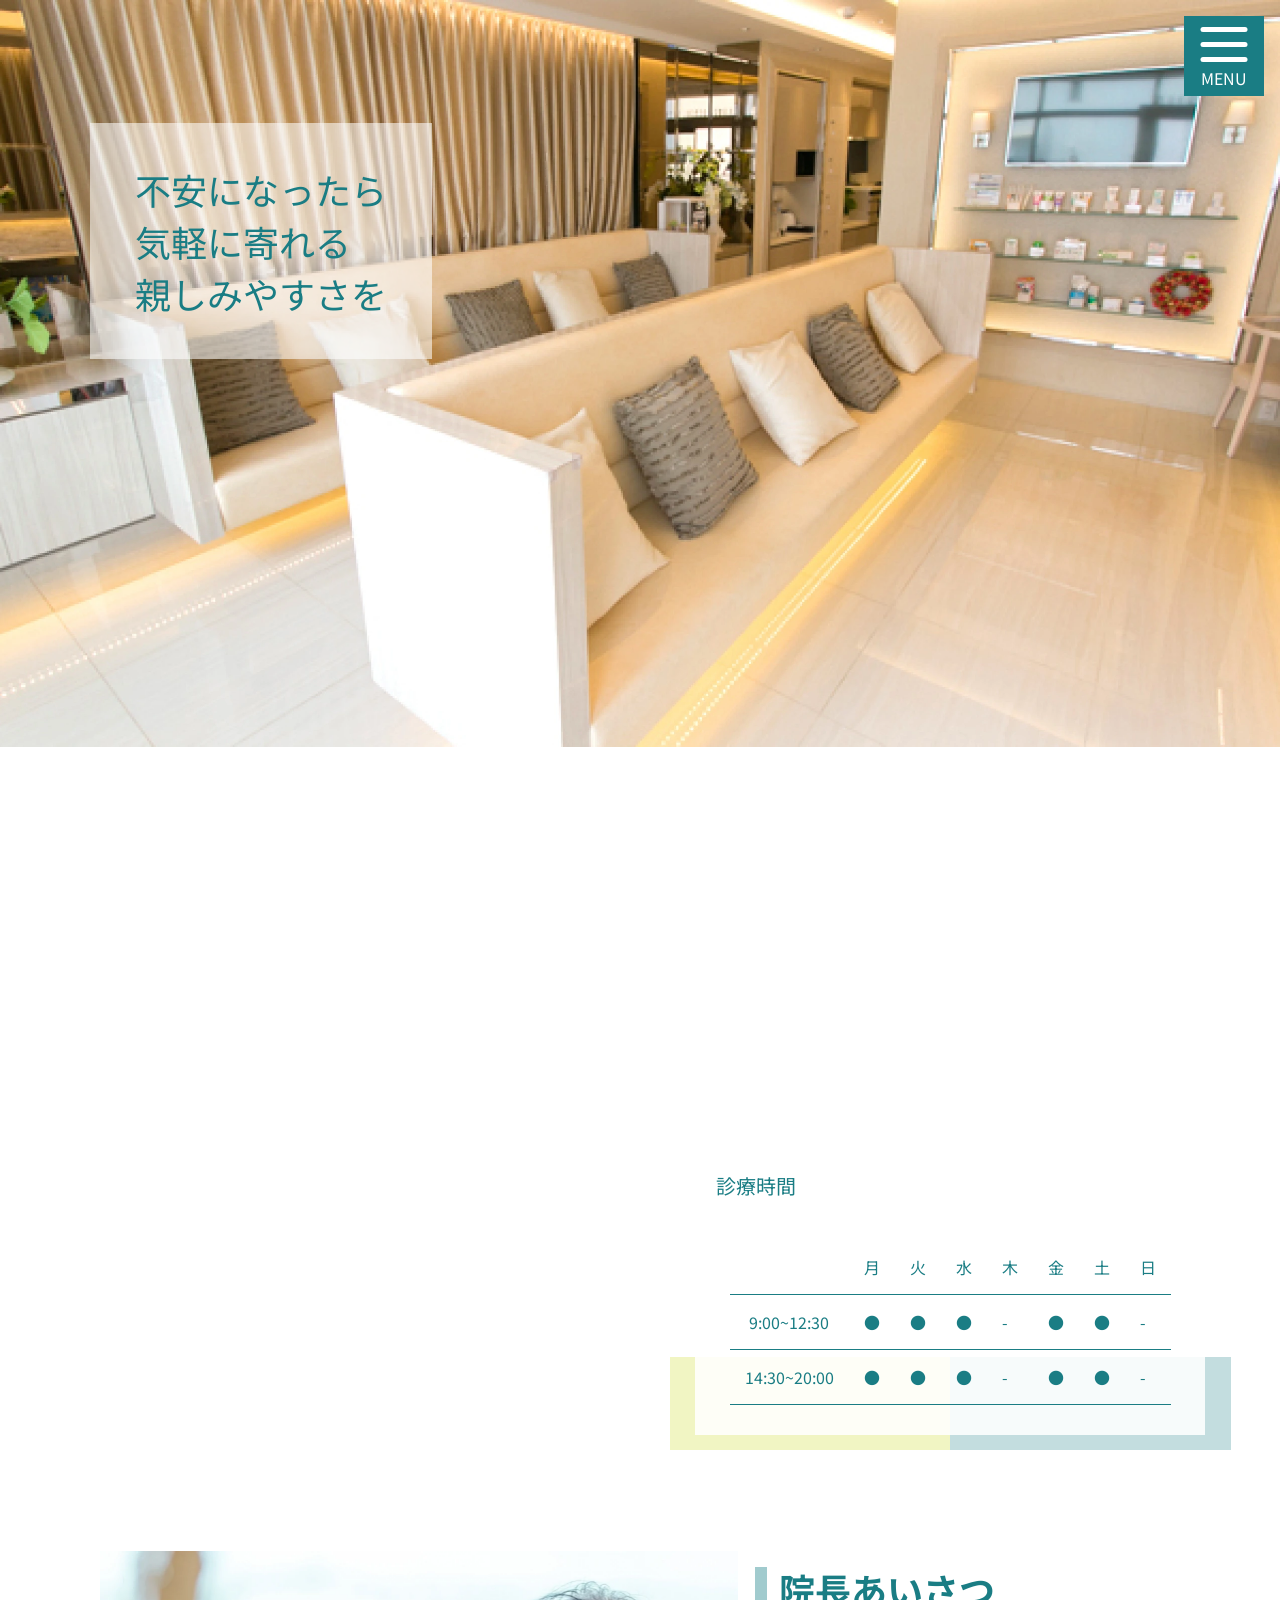
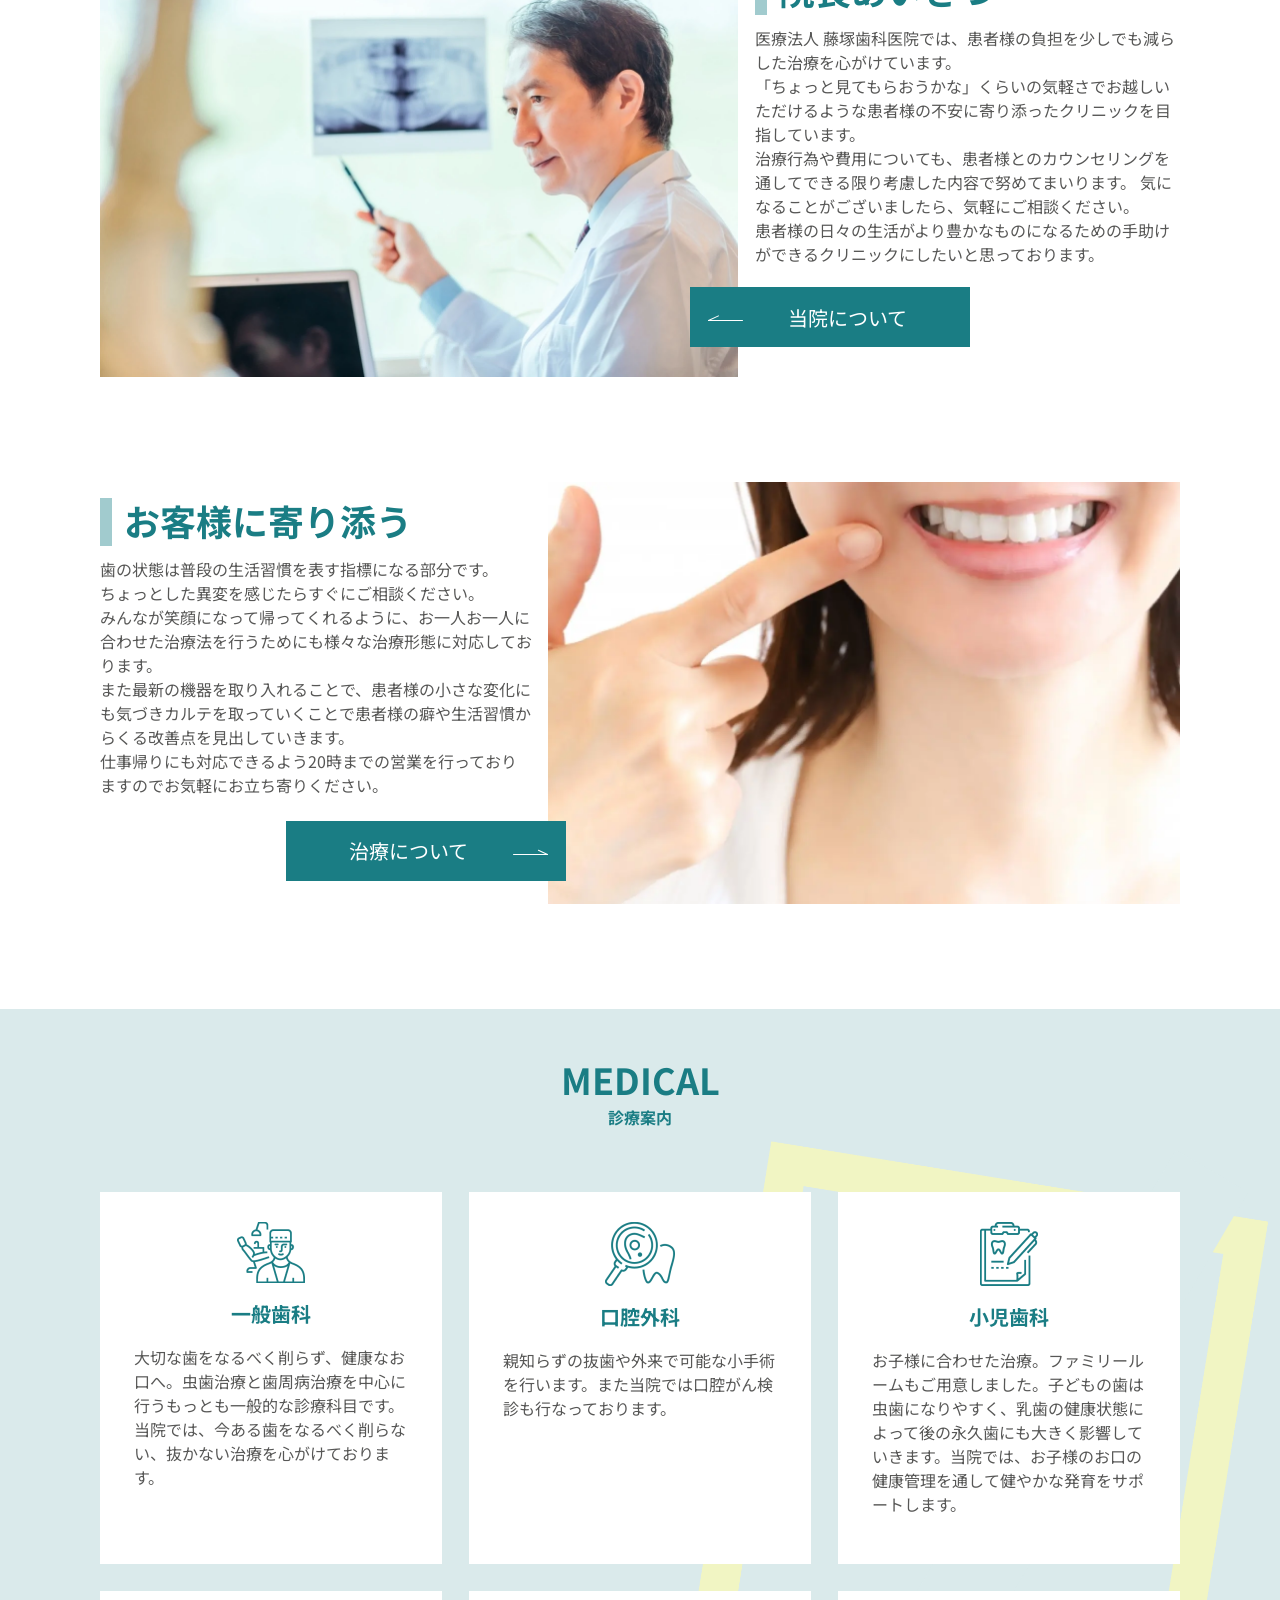
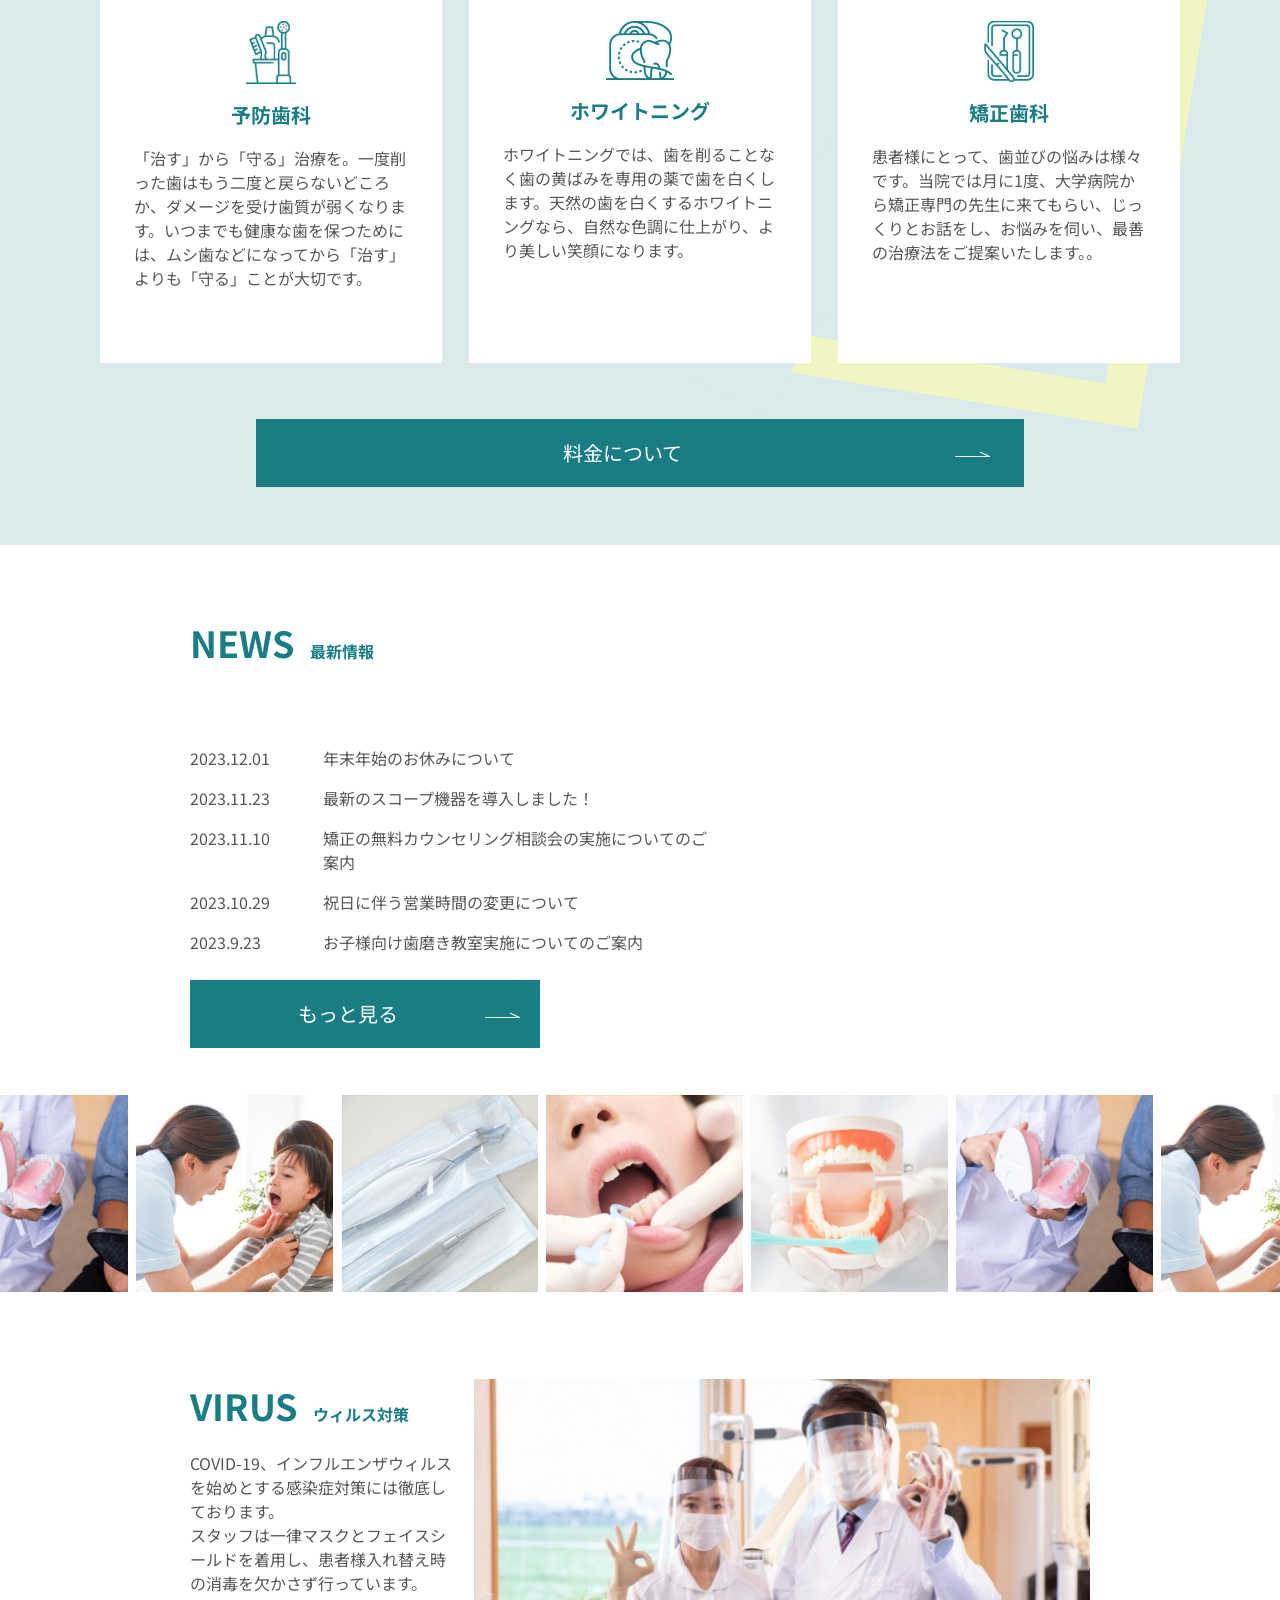
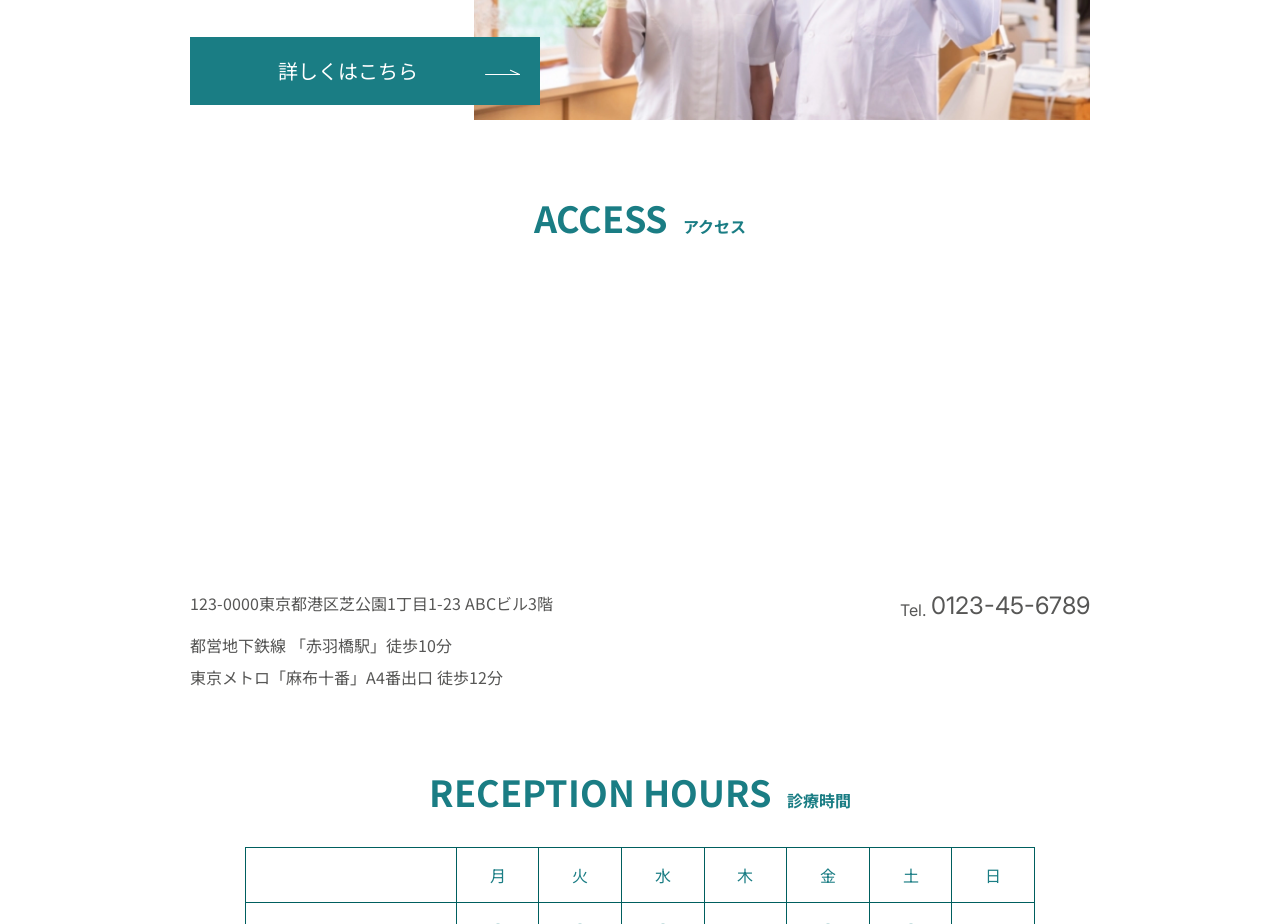
==== commit 340c1347: "test02" ====
--- a/※dental_clinic/index.html
+++ b/※dental_clinic/index.html
@@ -102,9 +102,10 @@
     <!-- ハンバーガーメニューアイコン -->
     <div class="hamburger">
         <span></span>
-        <p class="hamburger__text">menu</p>
+        <p class="hamburger__text">MENU</p>
     </div>
 </header>
+
 
 <main>
     <!-- mv -->
